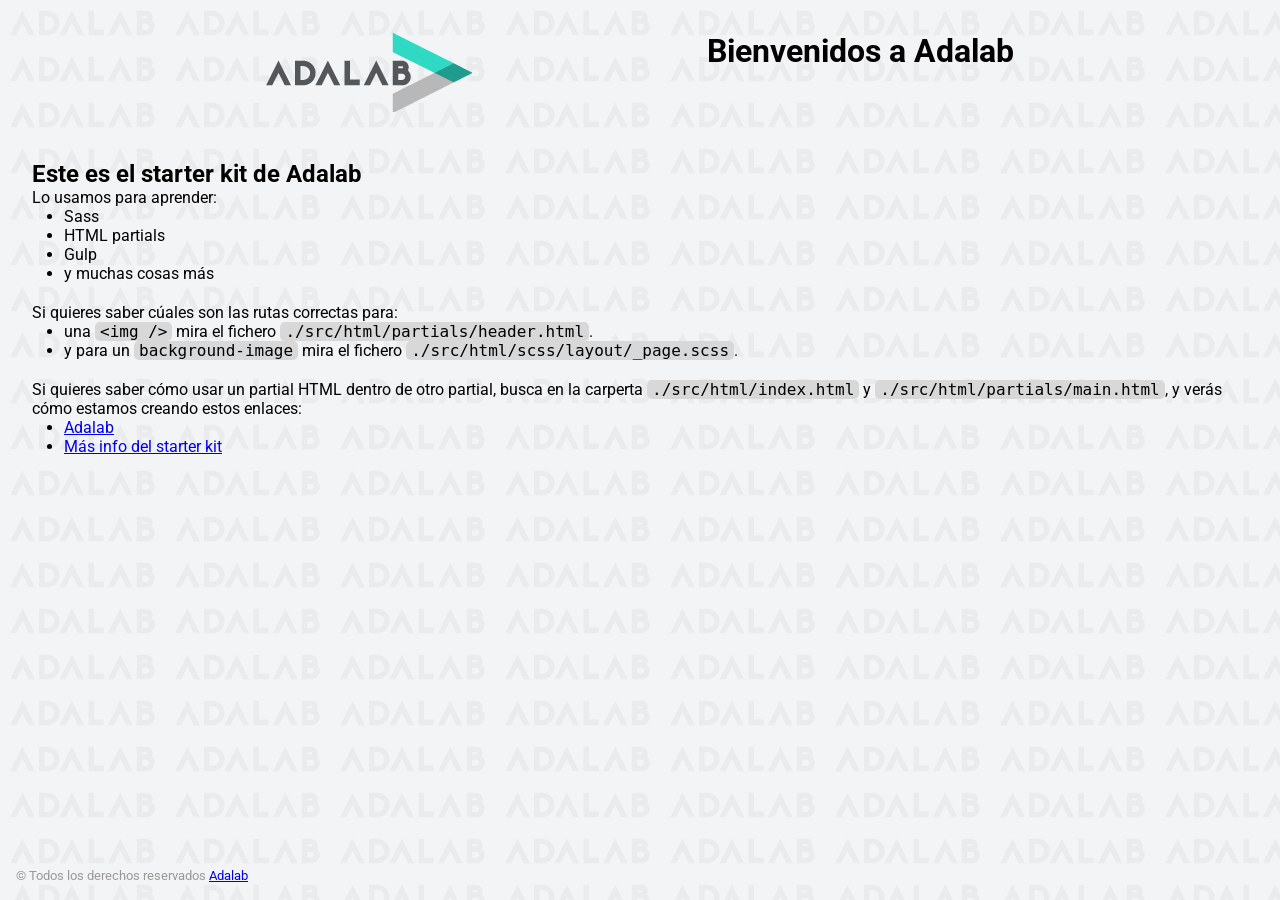
==== docs/index.html @ 3b105cd6 "template" ====
<!DOCTYPE html>
<html lang="es">
  <head>
    <meta charset="UTF-8" />
    <meta name="viewport" content="width=device-width, initial-scale=1" />
    <title>Adalab Web Starter Kit</title>
    <link href="https://fonts.googleapis.com/css?family=Roboto&display=swap" rel="stylesheet" />
    
    <link rel="icon" href="./images/favicon.png" />
    <link rel="stylesheet" href="./assets/main-62015576.css">
  </head>

  <body>
    <div class="page">
      <header class="page__header">
  <img src="./images/logo-adalab.png" alt="Adalab">
  <h1>Bienvenidos a Adalab</h1>
</header>

      <main class="page__main">
  <h2>Este es el starter kit de Adalab</h2>
  <p>Lo usamos para aprender:</p>
  <ul class="main__list">
    <li>Sass</li>
    <li>HTML partials</li>
    <li>Gulp</li>
    <li>y muchas cosas más</li>
  </ul>
  <p>Si quieres saber cúales son las rutas correctas para:</p>
  <ul class="main__list">
    <li>
      una <code class="code">&lt;img /&gt;</code> mira el fichero
      <code class="code">./src/html/partials/header.html</code>.
    </li>
    <li>
      y para un <code class="code">background-image</code> mira el fichero
      <code class="code">./src/html/scss/layout/_page.scss</code>.
    </li>
  </ul>
  <p>
    Si quieres saber cómo usar un partial HTML dentro de otro partial, busca en la carperta
    <code class="code">./src/html/index.html</code> y
    <code class="code">./src/html/partials/main.html</code>, y verás cómo estamos creando estos
    enlaces:
  </p>
  <ul class="main__list">
    <li>
      <a class="link__adalab" href="https://adalab.es">Adalab</a>

    </li>
    <li>
      <a class="{=$aClass}" href="./more-info.html">Más info del starter kit</a>

    </li>
  </ul>
</main>

      <footer class="page__footer">
  <small>
    &copy; Todos los derechos reservados
    <a class="link__adalab" href="https://adalab.es">Adalab</a>

  </small>
</footer>

    </div>
    <script src="./js/main.js"></script>
  </body>
</html>
---- docs/assets/main-62015576.css ----
*{box-sizing:border-box;margin:0;padding:0}.code{font-size:16px;background:#d8d8d8;padding:0 5px;border-radius:5px}.link__adalab:hover{background-color:#099d8d;color:#fff}.link__github:hover{background-color:#ccc;color:#000}body{padding:2rem;height:100vh;background-image:url(../images/bg-adalab.png);background-color:#f3f4f5;font-family:Roboto,sans-serif}.page__header{display:flex;justify-content:space-evenly;margin-bottom:3rem}.page__footer{position:fixed;left:0;bottom:0;width:100vw;padding:1rem;color:#999}.main__list{padding-left:2rem;padding-bottom:20px}
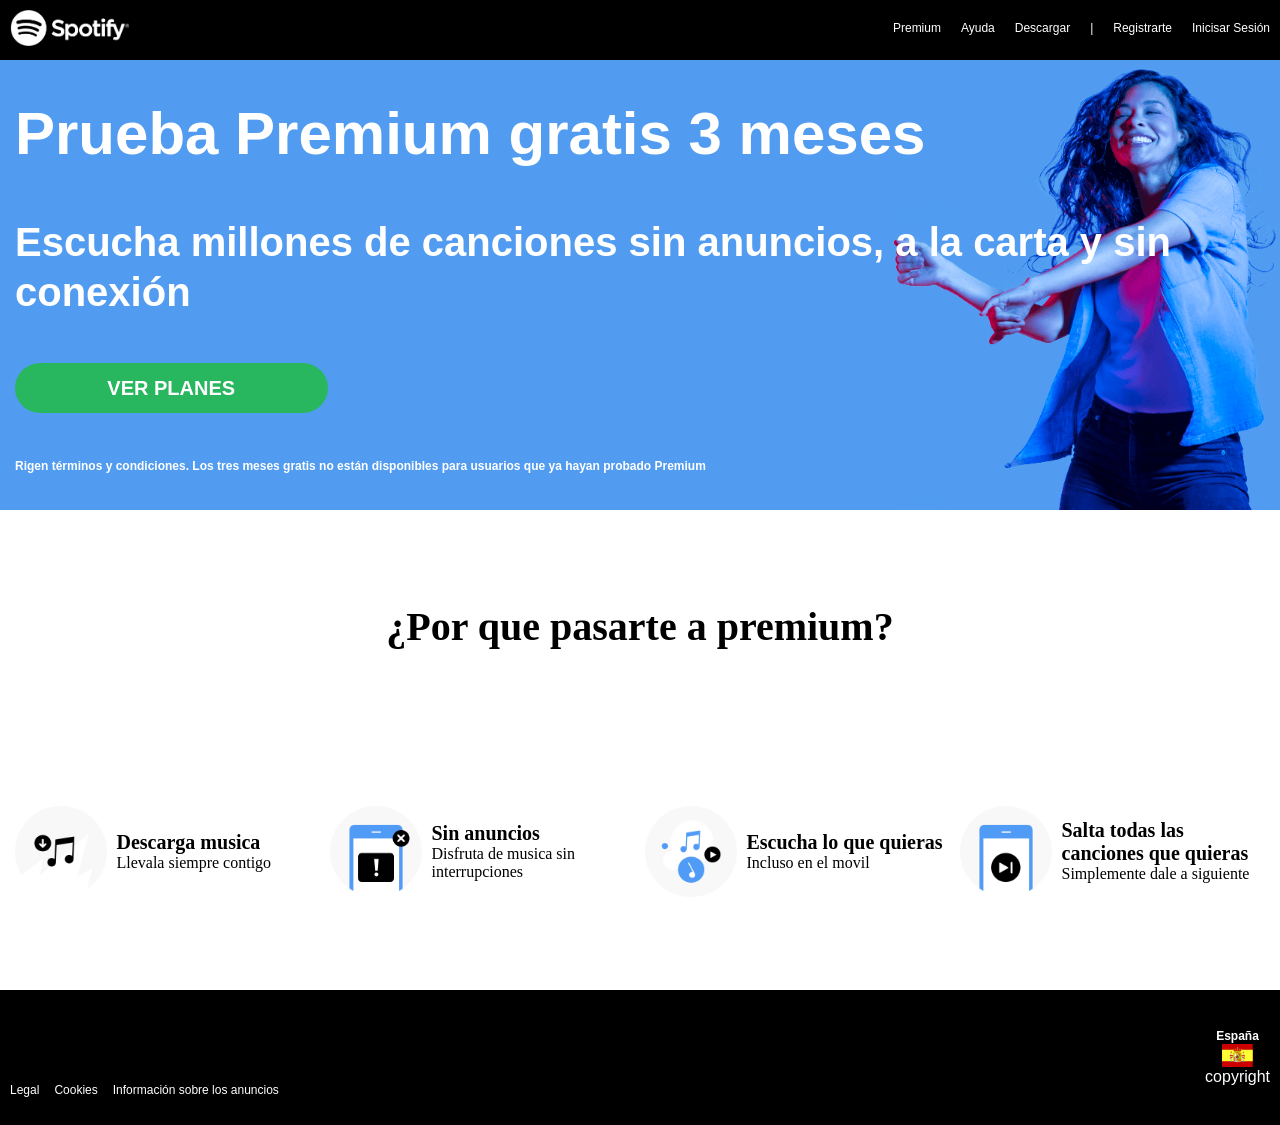
==== commit 98f8d1a2: "docs" ====
--- a/docs/index.html
+++ b/docs/index.html
@@ -1,69 +1,118 @@
-<!DOCTYPE html>
-<html lang="es">
-  <head>
-    <meta charset="UTF-8" />
-    <meta name="viewport" content="width=device-width, initial-scale=1" />
-    <title>Adalab Web Starter Kit</title>
-    <link href="https://fonts.googleapis.com/css?family=Roboto&display=swap" rel="stylesheet" />
-    
-    <link rel="icon" href="./images/favicon.png" />
-    <link rel="stylesheet" href="./assets/main-62015576.css">
-  </head>
-
-  <body>
-    <div class="page">
-      <header class="page__header">
-  <img src="./images/logo-adalab.png" alt="Adalab">
-  <h1>Bienvenidos a Adalab</h1>
-</header>
-
-      <main class="page__main">
-  <h2>Este es el starter kit de Adalab</h2>
-  <p>Lo usamos para aprender:</p>
-  <ul class="main__list">
-    <li>Sass</li>
-    <li>HTML partials</li>
-    <li>Gulp</li>
-    <li>y muchas cosas más</li>
-  </ul>
-  <p>Si quieres saber cúales son las rutas correctas para:</p>
-  <ul class="main__list">
-    <li>
-      una <code class="code">&lt;img /&gt;</code> mira el fichero
-      <code class="code">./src/html/partials/header.html</code>.
-    </li>
-    <li>
-      y para un <code class="code">background-image</code> mira el fichero
-      <code class="code">./src/html/scss/layout/_page.scss</code>.
-    </li>
-  </ul>
-  <p>
-    Si quieres saber cómo usar un partial HTML dentro de otro partial, busca en la carperta
-    <code class="code">./src/html/index.html</code> y
-    <code class="code">./src/html/partials/main.html</code>, y verás cómo estamos creando estos
-    enlaces:
-  </p>
-  <ul class="main__list">
-    <li>
-      <a class="link__adalab" href="https://adalab.es">Adalab</a>
-
-    </li>
-    <li>
-      <a class="{=$aClass}" href="./more-info.html">Más info del starter kit</a>
-
-    </li>
-  </ul>
-</main>
-
-      <footer class="page__footer">
-  <small>
-    &copy; Todos los derechos reservados
-    <a class="link__adalab" href="https://adalab.es">Adalab</a>
-
-  </small>
-</footer>
-
-    </div>
-    <script src="./js/main.js"></script>
-  </body>
-</html>
+<!DOCTYPE html>
+<html lang="en">
+<head>
+    <meta charset="UTF-8">
+    <meta name="viewport" content="width=device-width, initial-scale=1.0">
+    <title>Spotify</title>
+    
+    
+  <link rel="stylesheet" href="./assets/index-46dc6917.css">
+</head>
+<body>
+    <header class="header">
+    <img src="./images/logo.png" alt="logo spoty" class="logo1">
+    <nav class="nav">
+        
+        <img src="./images/menu-icon.png" alt="hamb" class="logo2">
+         
+       <div class="menu">     
+            <spa>Premium</spa>
+            <spa>Ayuda</spa>
+            <spa>Descargar</spa>
+            <span>|</span>
+            <spa><a href="./signup.html">Registrarte</a></spa>
+            <spa>Inicisar Sesión</spa>
+        </div> 
+       
+    </nav>
+        
+</header>
+    <main>
+        <section class="container">
+       
+    <div>
+        <h1> Prueba Premium gratis 3 meses </h1>
+    </div>
+
+    <div>
+        <h2> Escucha millones de canciones sin anuncios, a la carta y sin conexión 
+        </h2>
+    </div>
+
+    <div>
+        <button class="button">
+            <a class="text-button" href=""><h4>VER PLANES</h4></a>
+            
+        </button>
+    </div>
+
+    <div>
+        <h6> Rigen términos y condiciones. Los tres meses gratis no están disponibles para usuarios que ya hayan probado Premium </h6>
+    </div>
+     
+</section>
+        <section class="section-white">
+    <h2 class="titulo-white">¿Por que pasarte a premium?</h2>
+
+    <div class="grid">
+    <article class="article">
+        <div>
+            <h4>Descarga musica</h4>
+            <p> Llevala siempre contigo</p>
+        </div>
+        <img class="icono" src="./images/benefit-1.png" alt="">
+    </article>
+
+    <article class="article">
+        <div>
+            <h4>Sin anuncios</h4>
+            <p>Disfruta de musica sin interrupciones</p>
+        </div>
+        <img class="icono" src="./images/benefit-2.png" alt="">
+
+    </article>
+
+    <article class="article">
+        <div>
+            <h4>Escucha lo que quieras</h4>
+            <p>Incluso en el movil</p>
+        </div>
+        <img class="icono" src="./images/benefit-3.png" alt="">
+    </article>
+
+    <article class="article">
+        <div>
+            <h4>Salta todas las canciones que quieras</h4>
+            <p>Simplemente dale a siguiente</p>
+        </div>
+        <img class="icono" src="./images/benefit-4.png" alt="">
+    </article>
+    </div>
+
+</section>
+        
+
+       
+    </main>
+    <footer>
+    <nav>
+        <ul class="menu-footer">
+            <li>Legal</li>
+            <li>Cookies</li>
+            <li>Información sobre los anuncios</li>
+        </ul>
+    </nav>
+
+    <div class="copy">
+        <h6>España</h6>
+        <img class="logo-sp" src="./images/es.svg" alt="">
+        <p>copyright</p>
+
+    </div>
+
+</footer>
+   
+
+   
+</body>
+</html>
--- a/docs/assets/index-46dc6917.css
+++ b/docs/assets/index-46dc6917.css
@@ -0,0 +1 @@
+*{box-sizing:border-box;margin:0;padding:0}:root h1{font-size:40px}@media (min-width: 480px){:root h1{font-size:60px}}:root h2{font-size:30px}@media (min-width: 480px){:root h2{font-size:40px}}:root h3{font-size:25px}:root h4{font-size:20px}:root h5{font-size:15px}:root h6{font-size:12px}:root p{font-size:16px}.header{height:10vh;padding:10px;display:flex;justify-content:space-between;background-color:#000;position:sticky;top:0;left:0}@media (min-width: 480px){.header{height:60px;width:100%}}.nav{height:100%}.menu{display:none;font-family:Segoe UI,Tahoma,Geneva,Verdana,sans-serif;line-height:1.25;font-size:12px}@media (min-width: 480px){.menu{height:90%;display:flex;justify-content:center;align-items:center;color:#fff;gap:20px}}.logo1,.logo2{height:90%}@media (min-width: 480px){.logo2{display:none}}a{text-decoration:none;color:#fff}.container{background-color:#519cf0;width:100%;height:50vh;display:flex;flex-direction:column;justify-content:space-around;align-content:center;text-align:left;padding:15px;gap:5px;font-family:Segoe UI,Tahoma,Geneva,Verdana,sans-serif;line-height:1.25;font-weight:700;color:#fff}@media (min-width: 480px){.container{background-image:url(../images/premium_dancer.png);background-repeat:no-repeat;background-position:right;background-size:contain;flex-wrap:wrap}}.button{display:flex;flex-direction:column;justify-content:center;align-items:center;padding:10px;background-color:#28b65f;height:50px;border-radius:25px;border-style:none;text-decoration:none;color:#fff;width:100%}@media (min-width: 480px){.button{width:25%}}.section-white{margin:15px;background-color:#fff;color:#000;font-family:Segoe UI;display:flex;flex-direction:column;justify-content:center}@media (min-width: 480px){.section-white{height:50vh;flex-direction:row;flex-wrap:wrap;align-items:center}}.grid{display:grid;grid-template-columns:1fr;grid-template-rows:1fr 1fr 1fr 1fr;gap:10px}@media (min-width: 480px){.grid{grid-template-columns:1fr 1fr;grid-template-rows:1fr 1fr}}@media (width > 1000px){.grid{grid-template-columns:1fr 1fr 1fr 1fr;grid-template-rows:1fr}}.article{display:flex;flex-direction:row-reverse;justify-content:left;align-items:center;gap:10px}.icono{width:30%}.titulo-white{text-align:center}footer{background-color:#000;color:#fff;height:15vh;display:flex;flex-direction:row;position:static;justify-content:space-between;font-family:Segoe UI,Tahoma,Geneva,Verdana,sans-serif;line-height:1.25;font-size:12px}.menu-footer{height:80%;width:100%;padding:10px;list-style:none;display:flex;flex-direction:column;justify-content:flex-end;margin-top:10px}@media (min-width: 480px){.menu-footer{flex-direction:row;align-items:flex-end;gap:15px}}.copy{padding:10px;display:flex;flex-direction:column;justify-content:flex-start;text-align:center}@media (min-width: 480px){.copy{justify-content:center}}.logo-sp{height:20%}
